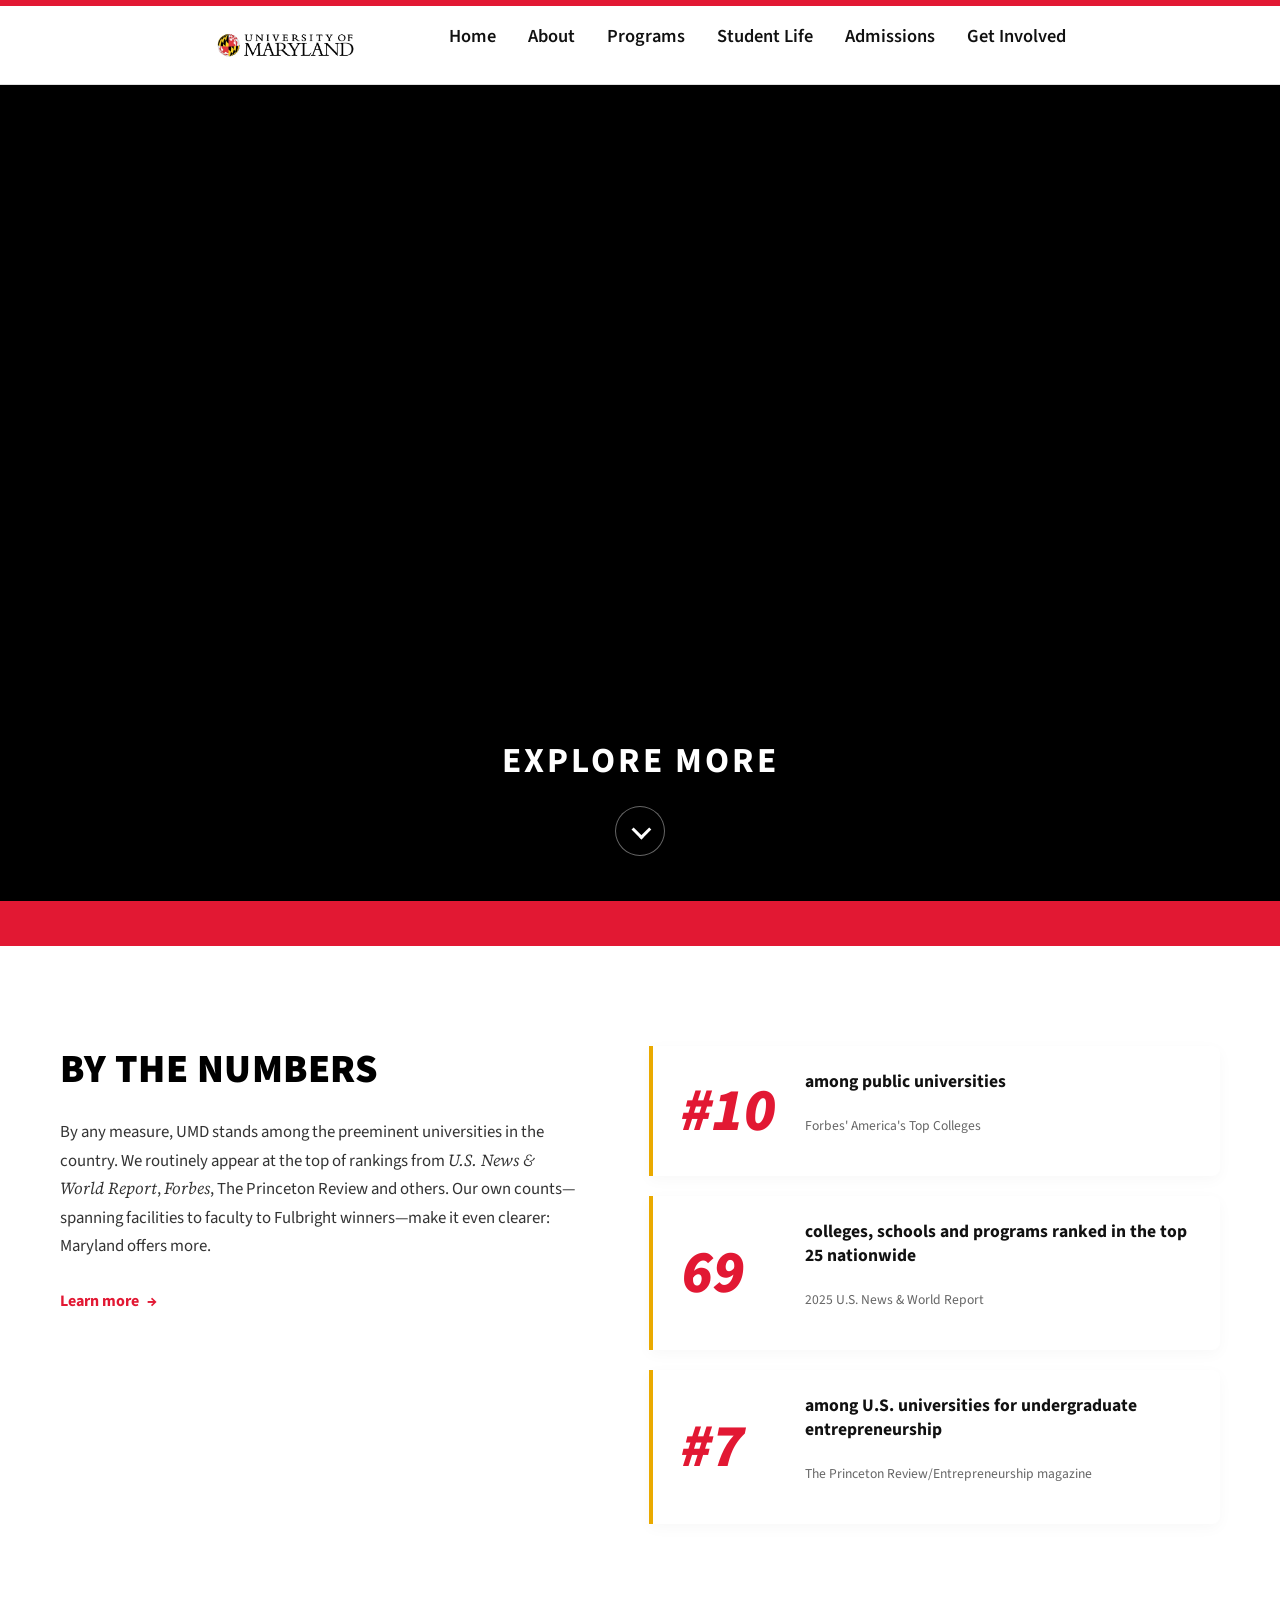
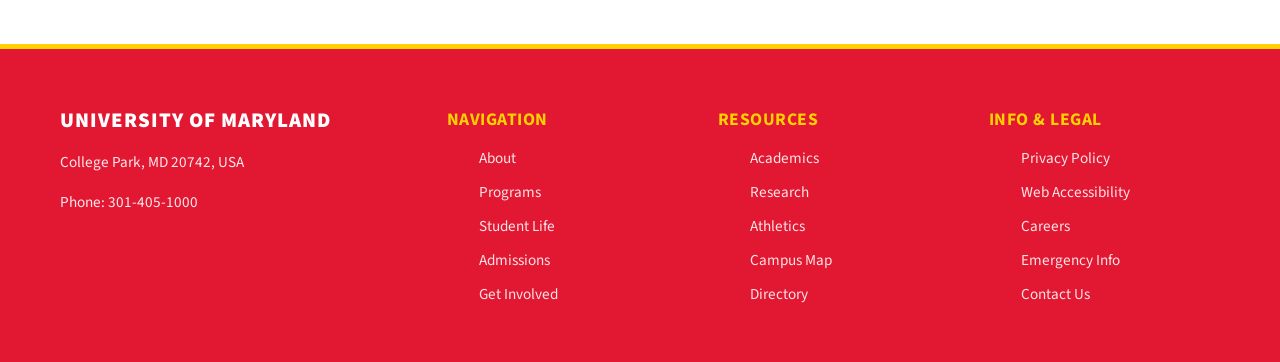
==== index.html @ 21ad6765 "Add initial website structure and interactive features - Created programs.html and studentlife.html " ====
<!doctype html>
<html lang="en" data-bs-theme="light">
    <head>
        <title>University of Maryland: Home</title>
        <meta charset="utf-8" />
        <meta name="viewport" content="width=device-width, initial-scale=1" />


        <link
            href="https://cdn.jsdelivr.net/npm/bootstrap@5.3.8/dist/css/bootstrap.min.css"
            rel="stylesheet"
            integrity="sha384-sRIl4kxILFvY47J16cr9ZwB07vP4J8+LH7qKQnuqkuIAvNWLzeN8tE5YBujZqJLB"
            crossorigin="anonymous"
        />
        <link href="styles.css" rel="stylesheet" />
        <link rel="preconnect" href="https://fonts.googleapis.com">
  <link rel="preconnect" href="https://fonts.gstatic.com" crossorigin>
  <link href="https://fonts.googleapis.com/css2?family=Source+Sans+Pro:wght@400;600;700;900&family=Source+Serif+Pro:ital,wght@0,600;0,700;1,400&display=swap" rel="stylesheet">
    </head>
<body>
    <div class="top-bar"></div>

  
<header class="navbar">
  <div class="nav-container">
    <a href="#" class="logo">
      <img src="maryland-logo.webp" alt="University of Maryland Logo">
    </a>

    <!-- Hamburger Icon (Only visible on small screens) -->
    <button class="hamburger-btn" id="hamburger-btn" aria-label="Toggle menu">
      <span class="bar"></span>
      <span class="bar"></span>
      <span class="bar"></span>
    </button>

    <nav class="nav-menu" id="nav-menu">
      <ul class="nav-links">
        <li><a href="index.html">Home</a></li>
        <li><a href="about.html">About</a></li>
        <li><a href="programs.html">Programs</a></li>
        <li><a href="studentlife.html">Student Life</a></li>
        <li><a href="admissions.html">Admissions</a></li>
        <li><a href="getinvolved.html">Get Involved</a></li>
      </ul>
    </nav>
  </div>
</header>

  <section class="hero-section">
    <video class="hero-video" autoplay loop muted playsinline>
      <source src="video.mp4" type="video/mp4">
      Your browser does not support the video tag.
    </video>
    
    <div class="hero-overlay">
      <h2>EXPLORE MORE</h2>

      <a href="#by-the-numbers" class="scroll-arrow-link" id="explore-arrow" aria-label="Scroll to content">
        <span class="chevron-arrow"></span>
      </a>

    </div>
  </section>

  <div class="section-divider"></div>

  <section class="by-the-numbers" id="by-the-numbers">
    <div class="container numbers-grid">
      
      <div class="numbers-intro reveal-left">
        <h2>BY THE NUMBERS</h2>
        <p>
          By any measure, UMD stands among the preeminent universities in the country. We routinely appear at the top of rankings from <em>U.S. News & World Report</em>, <em>Forbes</em>, The Princeton Review and others. Our own counts—spanning facilities to faculty to Fulbright winners—make it even clearer: Maryland offers more.
        </p>
        <a href="#" class="learn-more-link">
          <span>Learn more</span>
          <span class="arrow">&rarr;</span>
        </a>
      </div>

      <div class="stats-list">
        
        <div class="stat-card reveal-right" style="--delay: 0.1s">
          <div class="stat-number-wrapper">
            <span class="stat-prefix">#</span>
            <span class="stat-number" data-target="10">10</span>
          </div>
          <div class="stat-details">
            <p class="stat-title">among public universities</p>
            <p class="stat-source">Forbes' America's Top Colleges</p>
          </div>
        </div>

        <div class="stat-card reveal-right" style="--delay: 0.25s">
          <div class="stat-number-wrapper">
            <span class="stat-number" data-target="69">69</span>
          </div>
          <div class="stat-details">
            <p class="stat-title">colleges, schools and programs ranked in the top 25 nationwide</p>
            <p class="stat-source">2025 U.S. News & World Report</p>
          </div>
        </div>

        <div class="stat-card reveal-right" style="--delay: 0.4s">
          <div class="stat-number-wrapper">
            <span class="stat-prefix">#</span>
            <span class="stat-number" data-target="7">7</span>
          </div>
          <div class="stat-details">
            <p class="stat-title">among U.S. universities for undergraduate entrepreneurship</p>
            <p class="stat-source">The Princeton Review/Entrepreneurship magazine</p>
          </div>
        </div>

      </div>

    </div>
  </section>


  <footer class="main-footer">
    <div class="container footer-grid">
      
      <div class="footer-col footer-brand">
        <h3>UNIVERSITY OF MARYLAND</h3>
        <p>College Park, MD 20742, USA</p>
        <p>Phone: 301-405-1000</p>
      </div>

      <div class="footer-col">
        <h4>Navigation</h4>
        <ul class="footer-links">
          <li><a href="#">About</a></li>
          <li><a href="#">Programs</a></li>
          <li><a href="#">Student Life</a></li>
          <li><a href="#">Admissions</a></li>
          <li><a href="#">Get Involved</a></li>
        </ul>
      </div>

      <div class="footer-col">
        <h4>Resources</h4>
        <ul class="footer-links">
          <li><a href="#">Academics</a></li>
          <li><a href="#">Research</a></li>
          <li><a href="#">Athletics</a></li>
          <li><a href="#">Campus Map</a></li>
          <li><a href="#">Directory</a></li>
        </ul>
      </div>

      <div class="footer-col">
        <h4>Info & Legal</h4>
        <ul class="footer-links">
          <li><a href="#">Privacy Policy</a></li>
          <li><a href="#">Web Accessibility</a></li>
          <li><a href="#">Careers</a></li>
          <li><a href="#">Emergency Info</a></li>
          <li><a href="#">Contact Us</a></li>
        </ul>
      </div>

    </div>
  </footer>
        <script
            src="https://cdn.jsdelivr.net/npm/bootstrap@5.3.8/dist/js/bootstrap.bundle.min.js"
            integrity="sha384-FKyoEForCGlyvwx9Hj09JcYn3nv7wiPVlz7YYwJrWVcXK/BmnVDxM+D2scQbITxI"
            crossorigin="anonymous"
        ></script>
        <script src="script.js"></script>
    </body>
</html>
---- styles.css ----
/* ==========================================
   RESET & GLOBAL STYLES
   ========================================== */
* {
  margin: 0;
  padding: 0;
  box-sizing: border-box;
}

body {
  font-family: 'Source Sans Pro', Arial, sans-serif;
  color: #222222;
  background-color: #ffffff;
  line-height: 1.5;
  overflow-x: hidden;
}

:root {
  --umd-red: #E21833;
  --umd-gold: #FFD100;
  --umd-border-gold: #EAAA00;
  --umd-dark: #111111;
  --umd-gray: #666666;
}

.container {
  max-width: 1200px;
  margin: 0 auto;
  padding: 0 20px;
}

/* ==========================================
   HEADER / NAVBAR
   ========================================== */
.top-bar {
  height: 6px;
  background-color: var(--umd-red);
}

.navbar {
  background-color: #ffffff;
  border-bottom: 1px solid #e0e0e0;
  padding: 15px 40px;
}

.nav-container {
  display: flex;
  justify-content: flex-start;
  align-items: center;
  gap: 60px;
  max-width: 1400px;
  margin: 0 auto;
}

.logo img {
  height: 48px;
  display: block;
}

.nav-links {
  display: flex;
  list-style: none;
  gap: 32px;
}

.nav-links a {
  position: relative;
  text-decoration: none;
  color: #111111;
  font-size: 1.15rem;
  font-weight: 600;
  padding-bottom: 4px;
  transition: color 0.3s ease;
}

.nav-links a::after {
  content: '';
  position: absolute;
  bottom: 0;
  left: 0;
  width: 0%;
  height: 3px;
  background-color: var(--umd-red);
  border-radius: 2px;
  transition: width 0.35s cubic-bezier(0.25, 1, 0.5, 1);
}

.nav-links a:hover {
  color: var(--umd-red);
}

.nav-links a:hover::after {
  width: 100%;
}

/* ==========================================
   EXPANDED HERO / VIDEO SECTION
   ========================================== */
.hero-section {
  position: relative;
  width: 100%;
  /* Fills view height so lower content stays hidden until scroll */
  height: calc(100vh - 84px);
  min-height: 600px;
  background-color: #000;
  overflow: hidden;
  display: flex;
  justify-content: center;
  align-items: flex-end;
}

.hero-video {
  position: absolute;
  top: 50%;
  left: 50%;
  min-width: 100%;
  min-height: 100%;
  width: auto;
  height: auto;
  transform: translate(-50%, -50%);
  object-fit: cover;
  z-index: 1;
}

.hero-overlay {
  position: relative;
  z-index: 2;
  margin-bottom: 50px;
  text-align: center;
  display: flex;
  flex-direction: column;
  align-items: center;
  gap: 20px;
}

.hero-overlay h2 {
  color: #ffffff;
  font-size: 2.2rem;
  font-weight: 700;
  letter-spacing: 3px;
  text-shadow: 0px 4px 12px rgba(0, 0, 0, 0.8);
}

/* Animated Mouse Scroll Indicator */
.mouse {
  width: 26px;
  height: 42px;
  border: 2px solid #ffffff;
  border-radius: 20px;
  display: block;
  position: relative;
}

.wheel {
  width: 4px;
  height: 8px;
  background-color: #ffffff;
  border-radius: 2px;
  position: absolute;
  top: 8px;
  left: 50%;
  transform: translateX(-50%);
  animation: scrollWheel 1.8s infinite;
}

@keyframes scrollWheel {
  0% { opacity: 1; top: 8px; }
  100% { opacity: 0; top: 22px; }
}

/* Red Section Divider */
.section-divider {
  height: 45px;
  background-color: var(--umd-red);
  width: 100%;
}

/* ==========================================
   INTERACTIVE BY THE NUMBERS SECTION
   ========================================== */
.by-the-numbers {
  padding: 100px 20px 120px 20px;
  background-color: #ffffff;
}

.numbers-grid {
  display: grid;
  grid-template-columns: 1fr 1.1fr;
  gap: 70px;
}

.numbers-intro h2 {
  font-size: 2.5rem;
  font-weight: 900;
  letter-spacing: 0.5px;
  color: #000000;
  margin-bottom: 24px;
  text-transform: uppercase;
}

.numbers-intro p {
  font-size: 1.05rem;
  color: #333333;
  line-height: 1.7;
  margin-bottom: 28px;
}

.numbers-intro p em {
  font-family: 'Source Serif Pro', Georgia, serif;
}

/* Interactive Link Button */
.learn-more-link {
  color: var(--umd-red);
  text-decoration: none;
  font-weight: 700;
  font-size: 1rem;
  display: inline-flex;
  align-items: center;
  gap: 8px;
  transition: transform 0.3s ease;
}

.learn-more-link .arrow {
  transition: transform 0.3s ease;
}

.learn-more-link:hover .arrow {
  transform: translateX(6px);
}

/* Interactive Stat Cards */
.stats-list {
  display: flex;
  flex-direction: column;
  gap: 20px;
}

.stat-card {
  display: flex;
  align-items: center;
  gap: 24px;
  padding: 24px 28px;
  background: #ffffff;
  border-left: 4px solid var(--umd-border-gold);
  border-radius: 0 8px 8px 0;
  box-shadow: 0 4px 15px rgba(0, 0, 0, 0.03);
  transition: transform 0.3s cubic-bezier(0.25, 1, 0.5, 1), 
              box-shadow 0.3s ease, 
              border-color 0.3s ease;
  cursor: pointer;
}

.stat-card:hover {
  transform: translateX(10px) translateY(-2px);
  border-left-color: var(--umd-red);
  box-shadow: 0 12px 28px rgba(226, 24, 51, 0.12);
}

.stat-number-wrapper {
  display: flex;
  align-items: baseline;
  min-width: 100px;
  font-size: 3.8rem;
  font-weight: 900;
  font-style: italic;
  color: var(--umd-red);
  line-height: 0.9;
}

.stat-details {
  display: flex;
  flex-direction: column;
}

.stat-title {
  font-size: 1.1rem;
  font-weight: 700;
  color: #111111;
  line-height: 1.35;
}

.stat-source {
  font-size: 0.85rem;
  color: var(--umd-gray);
  margin-top: 6px;
}

/* ==========================================
   SCROLL REVEAL ANIMATIONS
   ========================================== */
@supports (animation-timeline: view()) {
  .reveal-left {
    animation: slideInLeft linear both;
    animation-timeline: view();
    animation-range: entry 10% cover 30%;
  }

  .reveal-right {
    animation: slideInRight linear both;
    animation-timeline: view();
    animation-range: entry 10% cover 30%;
  }

  @keyframes slideInLeft {
    from {
      opacity: 0;
      transform: translateX(-50px);
    }
    to {
      opacity: 1;
      transform: translateX(0);
    }
  }

  @keyframes slideInRight {
    from {
      opacity: 0;
      transform: translateX(50px);
    }
    to {
      opacity: 1;
      transform: translateX(0);
    }
  }
}

/* Fallback: Ensures section is ALWAYS 100% visible if unsupported */
.reveal-left,
.reveal-right {
  opacity: 1;
  transform: none;
}


/* ==========================================
   RESPONSIVE / MOBILE STACKING STYLES
   ========================================== */
@media (max-width: 900px) {
  
  /* 1. Stack the Navbar Elements */
  .navbar {
    padding: 15px 20px;
  }

  .nav-container {
    flex-direction: column; /* Stacks logo above navigation */
    align-items: center;
    gap: 15px;
  }

  .nav-links {
    flex-wrap: wrap; /* Allows links to wrap to a second line if tight */
    justify-content: center;
    gap: 16px;
  }

  .nav-links a {
    font-size: 0.95rem; /* Slightly smaller text for compact screens */
  }

  /* 2. Adjust Hero Section for Smaller Viewports */
  .hero-section {
    height: 50vh; /* Reduces video height so users see content below faster */
    min-height: 350px;
  }

  .hero-overlay h2 {
    font-size: 1.5rem;
    letter-spacing: 2px;
  }

  /* 3. Stack "By the Numbers" Section */
  .by-the-numbers {
    padding: 50px 20px 60px 20px;
  }

  .numbers-grid {
    grid-template-columns: 1fr; /* Switches 2-column grid to a single vertical column */
    gap: 40px;
  }

  .numbers-intro h2 {
    font-size: 2rem;
  }

  /* 4. Optimize Mobile Stat Cards */
  .stat-card {
    flex-direction: column; /* Stacks number above stat text */
    align-items: flex-start;
    gap: 8px;
    padding: 18px 20px;
  }

  .stat-number-wrapper {
    font-size: 3rem; /* Slightly smaller stat numbers for mobile screens */
    min-width: auto;
  }

  .stat-title {
    font-size: 1rem;
  }
}



/* ==========================================
   DESKTOP STYLES (Default)
   ========================================== */
.hamburger-btn {
  display: none; /* Hidden on large screens */
  flex-direction: column;
  justify-content: space-between;
  width: 28px;
  height: 20px;
  background: none;
  border: none;
  cursor: pointer;
  padding: 0;
  z-index: 100;
}

.hamburger-btn .bar {
  width: 100%;
  height: 3px;
  background-color: #111111;
  border-radius: 2px;
  transition: all 0.3s ease;
}

/* ==========================================
   MOBILE & SMALL SCREEN STYLES
   ========================================== */
@media (max-width: 900px) {
  .navbar {
    position: relative;
    padding: 15px 20px;
  }

  .nav-container {
    justify-content: space-between; /* Logo on left, Hamburger on right */
    width: 100%;
  }

  /* Show Hamburger Button */
  .hamburger-btn {
    display: flex;
  }

  /* Hide menu words by default & set up slide-down container */
  .nav-menu {
    position: absolute;
    top: 100%;
    left: 0;
    width: 100%;
    background-color: #ffffff;
    border-bottom: 4px solid var(--umd-red);
    box-shadow: 0 8px 16px rgba(0, 0, 0, 0.1);
    
    /* Collapsed state */
    max-height: 0;
    overflow: hidden;
    transition: max-height 0.4s ease-in-out;
  }

  /* When Hamburger is clicked -> Menu expands */
  .nav-menu.open {
    max-height: 350px; /* Big enough to fit all 5 links */
  }

  .nav-links {
    flex-direction: column; /* Stacks words vertically */
    align-items: flex-start;
    gap: 20px;
    padding: 20px 25px;
  }

  .nav-links a {
    font-size: 1.15rem;
    display: block;
    width: 100%;
  }

  /* Transform Hamburger lines into an "X" when clicked */
  .hamburger-btn.open .bar:nth-child(1) {
    transform: translateY(8.5px) rotate(45deg);
    background-color: var(--umd-red);
  }

  .hamburger-btn.open .bar:nth-child(2) {
    opacity: 0;
  }

  .hamburger-btn.open .bar:nth-child(3) {
    transform: translateY(-8.5px) rotate(-45deg);
    background-color: var(--umd-red);
  }
}


/* Smooth scrolling */
html {
  scroll-behavior: smooth;
}

/* ==========================================
   EXPLORE MORE & ANIMATED CHEVRON ARROW
   ========================================== */
.hero-overlay {
  position: relative;
  z-index: 2;
  margin-bottom: 45px;
  text-align: center;
  display: flex;
  flex-direction: column;
  align-items: center;
  gap: 16px;
}

.hero-overlay h2 {
  color: #ffffff;
  font-size: 2.2rem;
  font-weight: 700;
  letter-spacing: 3px;
  text-shadow: 0px 4px 12px rgba(0, 0, 0, 0.8);
}

/* Scroll Arrow Link Container */
.scroll-arrow-link {
  display: flex;
  justify-content: center;
  align-items: center;
  width: 50px;
  height: 50px;
  text-decoration: none;
  border-radius: 50%;
  background: rgba(0, 0, 0, 0.3);
  backdrop-filter: blur(4px);
  border: 1px solid rgba(255, 255, 255, 0.4);
  transition: all 0.35s cubic-bezier(0.25, 1, 0.5, 1);
  animation: arrowBounce 2s infinite;
}

/* Sharp CSS Chevron Down Arrow */
.chevron-arrow {
  width: 14px;
  height: 14px;
  border-right: 3px solid #ffffff;
  border-bottom: 3px solid #ffffff;
  transform: rotate(45deg) translateY(-2px);
  transition: border-color 0.3s ease, transform 0.3s ease;
}

/* Hover & Active Effects */
.scroll-arrow-link:hover {
  background: var(--umd-red); /* Fills with UMD Red */
  border-color: var(--umd-red);
  transform: translateY(-4px) scale(1.1); /* Lifts up slightly */
  box-shadow: 0 8px 20px rgba(226, 24, 51, 0.5);
  animation-play-state: paused; /* Pauses idle bounce on hover */
}

.scroll-arrow-link:hover .chevron-arrow {
  border-color: #ffffff;
  transform: rotate(45deg) translateY(0px);
}

/* Idle Gentle Bounce Animation */
@keyframes arrowBounce {
  0%, 20%, 50%, 80%, 100% {
    transform: translateY(0);
  }
  40% {
    transform: translateY(8px);
  }
  60% {
    transform: translateY(4px);
  }
}


/* ==========================================
   RED FOOTER SECTION
   ========================================== */
.main-footer {
  background-color: var(--umd-red);
  color: #ffffff;
  padding: 60px 20px 40px 20px;
  border-top: 5px solid var(--umd-gold); /* Classic Maryland Gold accent line */
  width: 100%;
}

.footer-grid {
  display: grid;
  grid-template-columns: 1.5fr 1fr 1fr 1fr;
  gap: 40px;
}

.footer-col h3 {
  font-family: 'Source Sans Pro', sans-serif;
  font-size: 1.3rem;
  font-weight: 900;
  letter-spacing: 1px;
  margin-bottom: 16px;
  color: #ffffff;
}

.footer-col h4 {
  font-size: 1.1rem;
  font-weight: 700;
  margin-bottom: 16px;
  color: var(--umd-gold); /* Gold subheadings for quick scannability */
  text-transform: uppercase;
  letter-spacing: 0.5px;
}

.footer-brand p {
  font-size: 0.95rem;
  line-height: 1.6;
  opacity: 0.9;
}

.footer-brand .copyright {
  margin-top: 20px;
  font-size: 0.85rem;
  opacity: 0.75;
}

.footer-links {
  list-style: none;
  display: flex;
  flex-direction: column;
  gap: 10px;
}

.footer-links a {
  color: #ffffff;
  text-decoration: none;
  font-size: 0.95rem;
  font-weight: 400;
  opacity: 0.88;
  transition: opacity 0.25s ease, padding-left 0.25s ease;
}

/* Subtle Left-Slide Hover Effect on Links */
.footer-links a:hover {
  opacity: 1;
  padding-left: 6px;
  text-decoration: underline;
}

/* ==========================================
   MOBILE FOOTER STACKING
   ========================================== */
@media (max-width: 900px) {
  .footer-grid {
    grid-template-columns: 1fr 1fr; /* 2x2 layout on tablet */
    gap: 30px;
  }
}

@media (max-width: 550px) {
  .footer-grid {
    grid-template-columns: 1fr; /* Single column on mobile */
    gap: 30px;
  }
}
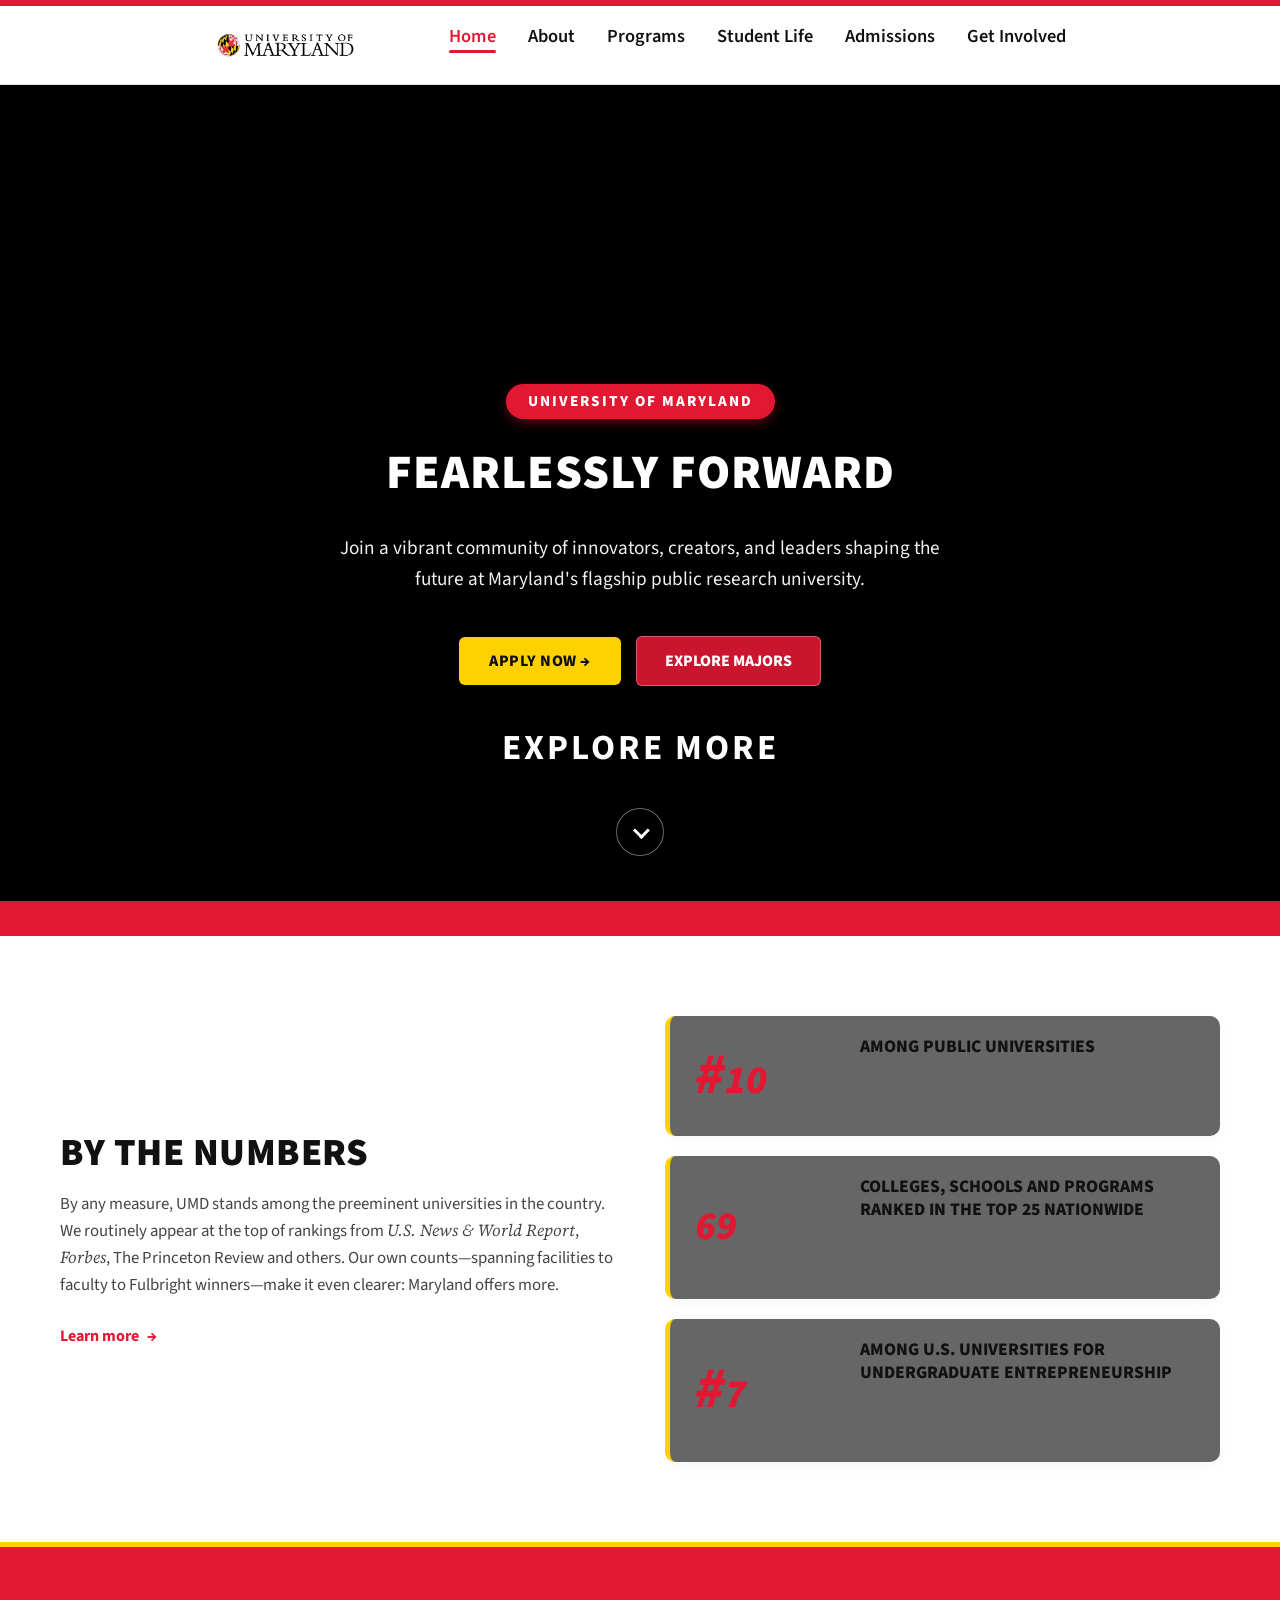
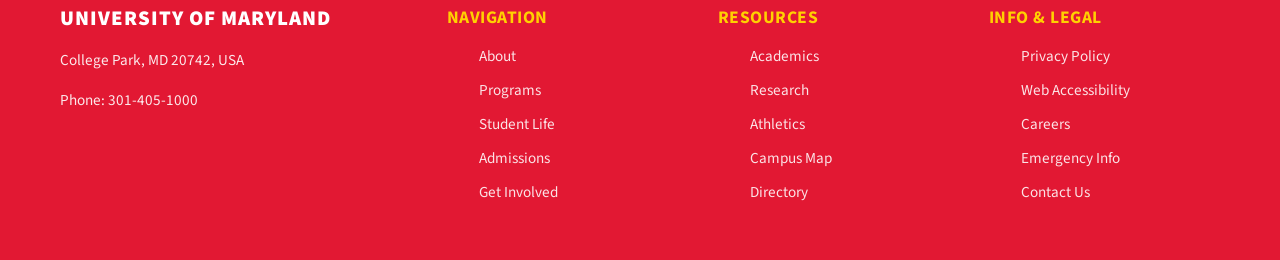
==== commit b111738a: "Refactor code structure for improved readability and maintainability" ====
--- a/index.html
+++ b/index.html
@@ -4,7 +4,6 @@
         <title>University of Maryland: Home</title>
         <meta charset="utf-8" />
         <meta name="viewport" content="width=device-width, initial-scale=1" />
-
 
         <link
             href="https://cdn.jsdelivr.net/npm/bootstrap@5.3.8/dist/css/bootstrap.min.css"
@@ -14,160 +13,177 @@
         />
         <link href="styles.css" rel="stylesheet" />
         <link rel="preconnect" href="https://fonts.googleapis.com">
-  <link rel="preconnect" href="https://fonts.gstatic.com" crossorigin>
-  <link href="https://fonts.googleapis.com/css2?family=Source+Sans+Pro:wght@400;600;700;900&family=Source+Serif+Pro:ital,wght@0,600;0,700;1,400&display=swap" rel="stylesheet">
+        <link rel="preconnect" href="https://fonts.gstatic.com" crossorigin>
+        <link href="https://fonts.googleapis.com/css2?family=Source+Sans+Pro:wght@400;600;700;900&family=Source+Serif+Pro:ital,wght@0,600;0,700;1,400&display=swap" rel="stylesheet">
     </head>
 <body>
     <div class="top-bar"></div>
 
-  
-<header class="navbar">
-  <div class="nav-container">
-    <a href="#" class="logo">
-      <img src="maryland-logo.webp" alt="University of Maryland Logo">
-    </a>
+    <!-- Header Navigation with Logo & School Name -->
+    <header class="navbar">
+      <div class="nav-container">
+        <a href="index.html" class="logo">
+          <img src="maryland-logo.webp" alt="University of Maryland Logo">
+        </a>
 
-    <!-- Hamburger Icon (Only visible on small screens) -->
-    <button class="hamburger-btn" id="hamburger-btn" aria-label="Toggle menu">
-      <span class="bar"></span>
-      <span class="bar"></span>
-      <span class="bar"></span>
-    </button>
+        <!-- Hamburger Icon (Only visible on small screens) -->
+        <button class="hamburger-btn" id="hamburger-btn" aria-label="Toggle menu">
+          <span class="bar"></span>
+          <span class="bar"></span>
+          <span class="bar"></span>
+        </button>
 
-    <nav class="nav-menu" id="nav-menu">
-      <ul class="nav-links">
-        <li><a href="index.html">Home</a></li>
-        <li><a href="about.html">About</a></li>
-        <li><a href="programs.html">Programs</a></li>
-        <li><a href="studentlife.html">Student Life</a></li>
-        <li><a href="admissions.html">Admissions</a></li>
-        <li><a href="getinvolved.html">Get Involved</a></li>
-      </ul>
-    </nav>
-  </div>
-</header>
+        <nav class="nav-menu" id="nav-menu">
+          <ul class="nav-links">
+            <li><a href="index.html" class="active">Home</a></li>
+            <li><a href="about.html">About</a></li>
+            <li><a href="programs.html">Programs</a></li>
+            <li><a href="studentlife.html">Student Life</a></li>
+            <li><a href="admissions.html">Admissions</a></li>
+            <li><a href="getinvolved.html">Get Involved</a></li>
+          </ul>
+        </nav>
+      </div>
+    </header>
 
-  <section class="hero-section">
-    <video class="hero-video" autoplay loop muted playsinline>
-      <source src="video.mp4" type="video/mp4">
-      Your browser does not support the video tag.
-    </video>
-    
-    <div class="hero-overlay">
-      <h2>EXPLORE MORE</h2>
+    <!-- Hero Section with Recruitment Message & CTA -->
+    <section class="hero-section">
+      <video class="hero-video" autoplay loop muted playsinline>
+        <source src="video.mp4" type="video/mp4">
+        Your browser does not support the video tag.
+      </video>
+      
+      <div class="hero-overlay">
+        <span class="category-badge">UNIVERSITY OF MARYLAND</span>
+        <h1 class="hero-title">FEARLESSLY FORWARD</h1>
+        
+        <!-- Short Recruitment Message -->
+        <p class="hero-recruitment-text">
+          Join a vibrant community of innovators, creators, and leaders shaping the future at Maryland's flagship public research university.
+        </p>
 
-      <a href="#by-the-numbers" class="scroll-arrow-link" id="explore-arrow" aria-label="Scroll to content">
-        <span class="chevron-arrow"></span>
-      </a>
-
-    </div>
-  </section>
-
-  <div class="section-divider"></div>
-
-  <section class="by-the-numbers" id="by-the-numbers">
-    <div class="container numbers-grid">
-      
-      <div class="numbers-intro reveal-left">
-        <h2>BY THE NUMBERS</h2>
-        <p>
-          By any measure, UMD stands among the preeminent universities in the country. We routinely appear at the top of rankings from <em>U.S. News & World Report</em>, <em>Forbes</em>, The Princeton Review and others. Our own counts—spanning facilities to faculty to Fulbright winners—make it even clearer: Maryland offers more.
-        </p>
-        <a href="#" class="learn-more-link">
-          <span>Learn more</span>
-          <span class="arrow">&rarr;</span>
-        </a>
-      </div>
-
-      <div class="stats-list">
-        
-        <div class="stat-card reveal-right" style="--delay: 0.1s">
-          <div class="stat-number-wrapper">
-            <span class="stat-prefix">#</span>
-            <span class="stat-number" data-target="10">10</span>
-          </div>
-          <div class="stat-details">
-            <p class="stat-title">among public universities</p>
-            <p class="stat-source">Forbes' America's Top Colleges</p>
-          </div>
+        <!-- Clear Call-To-Action (CTA) Buttons -->
+        <div class="hero-cta-buttons">
+          <a href="admissions.html" class="btn-cta-primary">APPLY NOW &rarr;</a>
+          <a href="programs.html" class="btn-cta-secondary">EXPLORE MAJORS</a>
         </div>
 
-        <div class="stat-card reveal-right" style="--delay: 0.25s">
-          <div class="stat-number-wrapper">
-            <span class="stat-number" data-target="69">69</span>
-          </div>
-          <div class="stat-details">
-            <p class="stat-title">colleges, schools and programs ranked in the top 25 nationwide</p>
-            <p class="stat-source">2025 U.S. News & World Report</p>
-          </div>
+        <h2>EXPLORE MORE</h2>
+
+        <a href="#by-the-numbers" class="scroll-arrow-link" id="explore-arrow" aria-label="Scroll to content">
+          <span class="chevron-arrow"></span>
+        </a>
+
+      </div>
+    </section>
+
+    <div class="section-divider"></div>
+
+    <!-- By The Numbers Section -->
+    <section class="by-the-numbers" id="by-the-numbers">
+      <div class="container numbers-grid">
+        
+        <div class="numbers-intro reveal-left">
+          <h2>BY THE NUMBERS</h2>
+          <p>
+            By any measure, UMD stands among the preeminent universities in the country. We routinely appear at the top of rankings from <em>U.S. News & World Report</em>, <em>Forbes</em>, The Princeton Review and others. Our own counts—spanning facilities to faculty to Fulbright winners—make it even clearer: Maryland offers more.
+          </p>
+          <a href="about.html" class="learn-more-link">
+            <span>Learn more</span>
+            <span class="arrow">&rarr;</span>
+          </a>
         </div>
 
-        <div class="stat-card reveal-right" style="--delay: 0.4s">
-          <div class="stat-number-wrapper">
-            <span class="stat-prefix">#</span>
-            <span class="stat-number" data-target="7">7</span>
+        <div class="stats-list">
+          
+          <div class="stat-card reveal-right" style="--delay: 0.1s">
+            <div class="stat-number-wrapper">
+              <span class="stat-prefix">#</span>
+              <span class="stat-number" data-target="10">10</span>
+            </div>
+            <div class="stat-details">
+              <p class="stat-title">among public universities</p>
+              <p class="stat-source">Forbes' America's Top Colleges</p>
+            </div>
           </div>
-          <div class="stat-details">
-            <p class="stat-title">among U.S. universities for undergraduate entrepreneurship</p>
-            <p class="stat-source">The Princeton Review/Entrepreneurship magazine</p>
+
+          <div class="stat-card reveal-right" style="--delay: 0.25s">
+            <div class="stat-number-wrapper">
+              <span class="stat-number" data-target="69">69</span>
+            </div>
+            <div class="stat-details">
+              <p class="stat-title">colleges, schools and programs ranked in the top 25 nationwide</p>
+              <p class="stat-source">2025 U.S. News & World Report</p>
+            </div>
           </div>
+
+          <div class="stat-card reveal-right" style="--delay: 0.4s">
+            <div class="stat-number-wrapper">
+              <span class="stat-prefix">#</span>
+              <span class="stat-number" data-target="7">7</span>
+            </div>
+            <div class="stat-details">
+              <p class="stat-title">among U.S. universities for undergraduate entrepreneurship</p>
+              <p class="stat-source">The Princeton Review/Entrepreneurship magazine</p>
+            </div>
+          </div>
+
         </div>
 
       </div>
+    </section>
 
-    </div>
-  </section>
+    <!-- Footer Section -->
+    <footer class="main-footer">
+      <div class="container footer-grid">
+        
+        <div class="footer-col footer-brand">
+          <h3>UNIVERSITY OF MARYLAND</h3>
+          <p>College Park, MD 20742, USA</p>
+          <p>Phone: 301-405-1000</p>
+        </div>
 
+        <div class="footer-col">
+          <h4>Navigation</h4>
+          <ul class="footer-links">
+            <li><a href="about.html">About</a></li>
+            <li><a href="programs.html">Programs</a></li>
+            <li><a href="studentlife.html">Student Life</a></li>
+            <li><a href="admissions.html">Admissions</a></li>
+            <li><a href="getinvolved.html">Get Involved</a></li>
+          </ul>
+        </div>
 
-  <footer class="main-footer">
-    <div class="container footer-grid">
-      
-      <div class="footer-col footer-brand">
-        <h3>UNIVERSITY OF MARYLAND</h3>
-        <p>College Park, MD 20742, USA</p>
-        <p>Phone: 301-405-1000</p>
+        <div class="footer-col">
+          <h4>Resources</h4>
+          <ul class="footer-links">
+            <li><a href="#">Academics</a></li>
+            <li><a href="#">Research</a></li>
+            <li><a href="#">Athletics</a></li>
+            <li><a href="#">Campus Map</a></li>
+            <li><a href="#">Directory</a></li>
+          </ul>
+        </div>
+
+        <div class="footer-col">
+          <h4>Info & Legal</h4>
+          <ul class="footer-links">
+            <li><a href="#">Privacy Policy</a></li>
+            <li><a href="#">Web Accessibility</a></li>
+            <li><a href="#">Careers</a></li>
+            <li><a href="#">Emergency Info</a></li>
+            <li><a href="#">Contact Us</a></li>
+          </ul>
+        </div>
+
       </div>
+    </footer>
 
-      <div class="footer-col">
-        <h4>Navigation</h4>
-        <ul class="footer-links">
-          <li><a href="#">About</a></li>
-          <li><a href="#">Programs</a></li>
-          <li><a href="#">Student Life</a></li>
-          <li><a href="#">Admissions</a></li>
-          <li><a href="#">Get Involved</a></li>
-        </ul>
-      </div>
-
-      <div class="footer-col">
-        <h4>Resources</h4>
-        <ul class="footer-links">
-          <li><a href="#">Academics</a></li>
-          <li><a href="#">Research</a></li>
-          <li><a href="#">Athletics</a></li>
-          <li><a href="#">Campus Map</a></li>
-          <li><a href="#">Directory</a></li>
-        </ul>
-      </div>
-
-      <div class="footer-col">
-        <h4>Info & Legal</h4>
-        <ul class="footer-links">
-          <li><a href="#">Privacy Policy</a></li>
-          <li><a href="#">Web Accessibility</a></li>
-          <li><a href="#">Careers</a></li>
-          <li><a href="#">Emergency Info</a></li>
-          <li><a href="#">Contact Us</a></li>
-        </ul>
-      </div>
-
-    </div>
-  </footer>
-        <script
-            src="https://cdn.jsdelivr.net/npm/bootstrap@5.3.8/dist/js/bootstrap.bundle.min.js"
-            integrity="sha384-FKyoEForCGlyvwx9Hj09JcYn3nv7wiPVlz7YYwJrWVcXK/BmnVDxM+D2scQbITxI"
-            crossorigin="anonymous"
-        ></script>
-        <script src="script.js"></script>
-    </body>
+    <script
+        src="https://cdn.jsdelivr.net/npm/bootstrap@5.3.8/dist/js/bootstrap.bundle.min.js"
+        integrity="sha384-FKyoEForCGlyvwx9Hj09JcYn3nv7wiPVlz7YYwJrWVcXK/BmnVDxM+D2scQbITxI"
+        crossorigin="anonymous"
+    ></script>
+    <script src="script.js"></script>
+</body>
 </html>
--- a/styles.css
+++ b/styles.css
@@ -1,3 +1,11 @@
+html, body {
+    cursor: url("cursor.png"), auto;
+}
+:hover {
+    cursor: url("cursor.png"), auto;
+}
+
+
 /* ==========================================
    RESET & GLOBAL STYLES
    ========================================== */
@@ -175,6 +183,85 @@
   width: 100%;
 }
 
+/* Hero Recruitment Overlay Elements */
+.hero-title {
+  font-size: 3rem;
+  font-weight: 900;
+  color: #ffffff;
+  letter-spacing: 1px;
+  margin: 10px 0 15px 0;
+  text-transform: uppercase;
+}
+
+.hero-recruitment-text {
+  font-size: 1.2rem;
+  color: #f1f1f1;
+  max-width: 650px;
+  margin: 0 auto 25px auto;
+  line-height: 1.6;
+  text-shadow: 0 2px 4px rgba(0, 0, 0, 0.6);
+}
+
+.hero-cta-buttons {
+  display: flex;
+  gap: 15px;
+  justify-content: center;
+  align-items: center;
+  margin-bottom: 25px;
+}
+
+.btn-cta-primary {
+  background-color: var(--umd-gold, #FFD100);
+  color: #111111;
+  font-weight: 800;
+  padding: 12px 30px;
+  border-radius: 6px;
+  text-decoration: none;
+  font-size: 1rem;
+  letter-spacing: 0.5px;
+  transition: all 0.3s ease;
+  box-shadow: 0 4px 12px rgba(0, 0, 0, 0.25);
+}
+
+.btn-cta-primary:hover {
+  background-color: #e6bc00;
+  color: #000000;
+  transform: translateY(-2px);
+}
+
+.btn-cta-secondary {
+  background-color: rgba(226, 24, 51, 0.9); /* UMD Red */
+  color: #ffffff;
+  font-weight: 800;
+  padding: 12px 28px;
+  border-radius: 6px;
+  text-decoration: none;
+  font-size: 1rem;
+  transition: all 0.3s ease;
+  border: 1px solid rgba(255, 255, 255, 0.3);
+}
+
+.btn-cta-secondary:hover {
+  background-color: #be122a;
+  color: #ffffff;
+  transform: translateY(-2px);
+}
+
+@media (max-width: 768px) {
+  .hero-title {
+    font-size: 2rem;
+  }
+  
+  .hero-recruitment-text {
+    font-size: 1rem;
+    padding: 0 15px;
+  }
+
+  .hero-cta-buttons {
+    flex-direction: column;
+    gap: 10px;
+  }
+}
 /* ==========================================
    INTERACTIVE BY THE NUMBERS SECTION
    ========================================== */
@@ -664,4 +751,1962 @@
     grid-template-columns: 1fr; /* Single column on mobile */
     gap: 30px;
   }
+}
+
+
+/* ==========================================
+   RESET & GLOBAL STYLES
+   ========================================== */
+* {
+  margin: 0;
+  padding: 0;
+  box-sizing: border-box;
+}
+
+html {
+  scroll-behavior: smooth;
+}
+
+body {
+  font-family: 'Source Sans Pro', Arial, sans-serif;
+  color: #222222;
+  background-color: #ffffff;
+  line-height: 1.5;
+  overflow-x: hidden;
+}
+
+:root {
+  --umd-red: #E21833;
+  --umd-gold: #FFD100;
+  --umd-border-gold: #EAAA00;
+  --umd-dark: #111111;
+  --umd-gray: #666666;
+}
+
+.container {
+  max-width: 1200px;
+  margin: 0 auto;
+  padding: 0 20px;
+}
+
+/* ==========================================
+   HEADER & NAVIGATION BAR
+   ========================================== */
+.top-bar {
+  height: 6px;
+  background-color: var(--umd-red);
+}
+
+.navbar {
+  position: relative;
+  background-color: #ffffff;
+  border-bottom: 1px solid #e0e0e0;
+  padding: 15px 40px;
+  z-index: 1000;
+}
+
+.nav-container {
+  display: flex;
+  justify-content: flex-start;
+  align-items: center;
+  gap: 60px;
+  max-width: 1400px;
+  margin: 0 auto;
+}
+
+.logo img {
+  height: 48px;
+  display: block;
+}
+
+.nav-links {
+  display: flex;
+  list-style: none;
+  gap: 32px;
+}
+
+.nav-links a {
+  position: relative;
+  text-decoration: none;
+  color: #111111;
+  font-size: 1.15rem;
+  font-weight: 600;
+  padding-bottom: 4px;
+  transition: color 0.3s ease;
+}
+
+/* Animated Left-to-Right Underline */
+.nav-links a::after {
+  content: '';
+  position: absolute;
+  bottom: 0;
+  left: 0;
+  width: 0%;
+  height: 3px;
+  background-color: var(--umd-red);
+  border-radius: 2px;
+  transition: width 0.35s cubic-bezier(0.25, 1, 0.5, 1);
+}
+
+.nav-links a:hover,
+.nav-links a.active {
+  color: var(--umd-red);
+}
+
+.nav-links a:hover::after,
+.nav-links a.active::after {
+  width: 100%;
+}
+
+.hamburger-btn {
+  display: none;
+  flex-direction: column;
+  justify-content: space-between;
+  width: 28px;
+  height: 20px;
+  background: none;
+  border: none;
+  cursor: pointer;
+  padding: 0;
+  z-index: 1001;
+}
+
+.hamburger-btn .bar {
+  width: 100%;
+  height: 3px;
+  background-color: #111111;
+  border-radius: 2px;
+  transition: all 0.3s ease;
+}
+
+/* ==========================================
+   HERO SECTION (PROPERLY FRAMED IMAGE)
+   ========================================== */
+.about-hero {
+  position: relative;
+  width: 100%;
+  height: 60vh;
+  min-height: 460px;
+  max-height: 620px;
+  background-color: #111111;
+  overflow: hidden;
+  display: flex;
+  justify-content: center;
+  align-items: center;
+}
+
+.hero-img-wrapper {
+  position: absolute;
+  top: 0;
+  left: 0;
+  width: 100%;
+  height: 100%;
+}
+
+.hero-bg-img {
+  width: 100%;
+  height: 100%;
+  object-fit: cover;
+  object-position: center 35%; /* Properly positions mascot & bronze turtle */
+  filter: brightness(0.85);
+}
+
+.hero-content {
+  position: relative;
+  z-index: 2;
+  display: flex;
+  flex-direction: column;
+  align-items: center;
+  gap: 20px;
+  text-align: center;
+  padding: 0 20px;
+}
+
+.category-badge {
+  background-color: var(--umd-red);
+  color: #ffffff;
+  font-weight: 800;
+  font-size: 0.95rem;
+  letter-spacing: 2px;
+  padding: 6px 22px;
+  border-radius: 50px;
+  box-shadow: 0 4px 12px rgba(226, 24, 51, 0.35);
+  text-transform: uppercase;
+}
+
+.headline-card {
+  background: rgba(226, 24, 51, 0.92);
+  backdrop-filter: blur(8px);
+  padding: 18px 45px;
+  border-radius: 12px;
+  box-shadow: 0 10px 30px rgba(0, 0, 0, 0.4);
+  border: 1px solid rgba(255, 255, 255, 0.2);
+}
+
+.headline-card h1 {
+  color: #ffffff;
+  font-size: 2.8rem;
+  font-weight: 900;
+  letter-spacing: 3px;
+  text-transform: uppercase;
+  margin: 0;
+}
+
+.scroll-arrow-link {
+  display: flex;
+  justify-content: center;
+  align-items: center;
+  width: 48px;
+  height: 48px;
+  margin-top: 15px;
+  text-decoration: none;
+  border-radius: 50%;
+  background: rgba(0, 0, 0, 0.35);
+  backdrop-filter: blur(4px);
+  border: 1px solid rgba(255, 255, 255, 0.4);
+  transition: all 0.35s ease;
+  animation: arrowBounce 2s infinite;
+}
+
+.chevron-arrow {
+  width: 12px;
+  height: 12px;
+  border-right: 3px solid #ffffff;
+  border-bottom: 3px solid #ffffff;
+  transform: rotate(45deg) translateY(-2px);
+}
+
+.scroll-arrow-link:hover {
+  background: var(--umd-red);
+  border-color: var(--umd-red);
+  transform: translateY(-4px) scale(1.08);
+  box-shadow: 0 8px 20px rgba(226, 24, 51, 0.5);
+  animation-play-state: paused;
+}
+
+@keyframes arrowBounce {
+  0%, 20%, 50%, 80%, 100% { transform: translateY(0); }
+  40% { transform: translateY(8px); }
+  60% { transform: translateY(4px); }
+}
+
+.section-divider {
+  height: 40px;
+  background-color: var(--umd-red);
+  width: 100%;
+}
+
+/* ==========================================
+   UPGRADED MISSION & IMPACT SECTION
+   ========================================== */
+.mission-section {
+  padding: 90px 20px;
+  background: linear-gradient(180deg, #fdfdfd 0%, #f4f4f6 100%);
+}
+
+.mission-quote-container {
+  position: relative;
+  max-width: 950px;
+  margin: 0 auto 60px auto;
+  text-align: center;
+  padding: 0 30px;
+}
+
+.quote-mark {
+  display: block;
+  font-family: 'Source Serif Pro', Georgia, serif;
+  font-size: 5rem;
+  line-height: 1;
+  color: var(--umd-red);
+  margin-bottom: -25px;
+}
+
+.mission-quote {
+  font-family: 'Source Serif Pro', Georgia, serif;
+  font-size: 1.8rem;
+  line-height: 1.5;
+  color: #ffffff;
+  font-weight: 600;
+}
+
+.impact-grid {
+  display: grid;
+  grid-template-columns: repeat(3, 1fr);
+  gap: 30px;
+  max-width: 1100px;
+  margin: 0 auto;
+}
+
+.impact-card {
+  background: #ffffff;
+  padding: 35px 28px;
+  border-radius: 10px;
+  border-top: 4px solid var(--umd-red);
+  box-shadow: 0 10px 25px rgba(0, 0, 0, 0.05);
+  transition: transform 0.35s ease, box-shadow 0.35s ease, border-top-color 0.35s ease;
+}
+
+.impact-card:hover {
+  transform: translateY(-8px);
+  border-top-color: var(--umd-gold);
+  box-shadow: 0 18px 35px rgba(226, 24, 51, 0.12);
+}
+
+.impact-icon {
+  font-size: 0.9rem;
+  font-weight: 900;
+  color: var(--umd-red);
+  background: rgba(226, 24, 51, 0.08);
+  width: 36px;
+  height: 36px;
+  border-radius: 50%;
+  display: flex;
+  align-items: center;
+  justify-content: center;
+  margin-bottom: 18px;
+}
+
+.impact-card h3 {
+  font-size: 1.35rem;
+  font-weight: 900;
+  letter-spacing: 1px;
+  color: #111111;
+  margin-bottom: 12px;
+}
+
+.impact-card p {
+  font-size: 0.98rem;
+  color: #000000;
+  line-height: 1.6;
+}
+
+/* ==========================================
+   BY THE NUMBERS SECTION
+   ========================================== */
+.by-the-numbers {
+  padding: 90px 20px 110px 20px;
+  background-color: #ffffff;
+}
+
+.numbers-grid {
+  display: grid;
+  grid-template-columns: 1fr 1.1fr;
+  gap: 70px;
+}
+
+.numbers-intro h2 {
+  font-size: 2.5rem;
+  font-weight: 900;
+  letter-spacing: 0.5px;
+  color: #000000;
+  margin-bottom: 20px;
+  text-transform: uppercase;
+}
+
+.numbers-intro p {
+  font-size: 1.05rem;
+  color: #333333;
+  line-height: 1.7;
+  margin-bottom: 30px;
+}
+
+.btn-umd-red {
+  display: inline-block;
+  background-color: var(--umd-red);
+  color: #ffffff;
+  text-decoration: none;
+  font-weight: 700;
+  font-size: 0.95rem;
+  padding: 12px 24px;
+  border-radius: 4px;
+  transition: all 0.3s ease;
+  box-shadow: 0 4px 12px rgba(226, 24, 51, 0.2);
+}
+
+.btn-umd-red:hover {
+  background-color: #b80f25;
+  transform: translateY(-2px);
+  box-shadow: 0 8px 20px rgba(226, 24, 51, 0.35);
+}
+
+.stats-list {
+  display: flex;
+  flex-direction: column;
+  gap: 20px;
+  cursor: url("cursor.png"), auto;
+
+}
+
+.stat-card {
+  display: flex;
+  align-items: center;
+  gap: 24px;
+  padding: 24px 28px;
+  background: #ffffff;
+  border-left: 4px solid var(--umd-border-gold);
+  border-radius: 0 8px 8px 0;
+  box-shadow: 0 4px 15px rgba(0, 0, 0, 0.03);
+  transition: transform 0.3s cubic-bezier(0.25, 1, 0.5, 1), 
+              box-shadow 0.3s ease, 
+              border-left-color 0.3s ease;
+  cursor: pointer;
+}
+
+.stat-card:hover {
+  transform: translateX(10px) translateY(-2px);
+  border-left-color: var(--umd-red);
+  box-shadow: 0 12px 28px rgba(226, 24, 51, 0.12);
+  cursor: url("cursor.png"), auto;
+
+}
+
+.stat-number-wrapper {
+  display: flex;
+  align-items: baseline;
+  min-width: 140px;
+  font-size: 3.6rem;
+  font-weight: 900;
+  font-style: italic;
+  color: var(--umd-red);
+  line-height: 0.9;
+}
+
+.stat-details {
+  display: flex;
+  flex-direction: column;
+}
+
+.stat-title {
+  font-size: 1.15rem;
+  font-weight: 700;
+  color: #111111;
+  line-height: 1.3;
+}
+
+.stat-source {
+  font-size: 0.85rem;
+  color: var(--umd-gray);
+  margin-top: 4px;
+}
+
+/* ==========================================
+   RED FOOTER SECTION
+   ========================================== */
+.main-footer {
+  background-color: var(--umd-red);
+  color: #ffffff;
+  padding: 60px 20px 40px 20px;
+  border-top: 5px solid var(--umd-gold);
+  width: 100%;
+}
+
+.footer-grid {
+  display: grid;
+  grid-template-columns: 1.5fr 1fr 1fr 1fr;
+  gap: 40px;
+}
+
+.footer-col h3 {
+  font-size: 1.3rem;
+  font-weight: 900;
+  letter-spacing: 1px;
+  margin-bottom: 16px;
+  color: #ffffff;
+}
+
+.footer-col h4 {
+  font-size: 1.1rem;
+  font-weight: 700;
+  margin-bottom: 16px;
+  color: var(--umd-gold);
+  text-transform: uppercase;
+  letter-spacing: 0.5px;
+}
+
+.footer-brand p {
+  font-size: 0.95rem;
+  line-height: 1.6;
+  opacity: 0.9;
+}
+
+.footer-brand .copyright {
+  margin-top: 20px;
+  font-size: 0.85rem;
+  opacity: 0.75;
+}
+
+.footer-links {
+  list-style: none;
+  display: flex;
+  flex-direction: column;
+  gap: 10px;
+}
+
+.footer-links a {
+  color: #ffffff;
+  text-decoration: none;
+  font-size: 0.95rem;
+  opacity: 0.88;
+  transition: opacity 0.25s ease, padding-left 0.25s ease;
+}
+
+.footer-links a:hover {
+  opacity: 1;
+  padding-left: 6px;
+  text-decoration: underline;
+}
+
+/* ==========================================
+   RESPONSIVE STACKING FOR SMALL SCREENS
+   ========================================== */
+@media (max-width: 900px) {
+  .navbar {
+    padding: 15px 20px;
+  }
+
+  .nav-container {
+    justify-content: space-between;
+    gap: 0;
+  }
+
+  .hamburger-btn {
+    display: flex;
+  }
+
+  .nav-menu {
+    position: absolute;
+    top: 100%;
+    left: 0;
+    width: 100%;
+    background-color: #ffffff;
+    border-bottom: 4px solid var(--umd-red);
+    box-shadow: 0 8px 16px rgba(0, 0, 0, 0.1);
+    max-height: 0;
+    overflow: hidden;
+    transition: max-height 0.4s ease-in-out;
+  }
+
+  .nav-menu.open {
+    max-height: 350px;
+  }
+
+  .nav-links {
+    flex-direction: column;
+    align-items: flex-start;
+    gap: 18px;
+    padding: 20px 25px;
+  }
+
+  .hamburger-btn.open .bar:nth-child(1) {
+    transform: translateY(8.5px) rotate(45deg);
+    background-color: var(--umd-red);
+  }
+
+  .hamburger-btn.open .bar:nth-child(2) {
+    opacity: 0;
+  }
+
+  .hamburger-btn.open .bar:nth-child(3) {
+    transform: translateY(-8.5px) rotate(-45deg);
+    background-color: var(--umd-red);
+  }
+
+  .about-hero {
+    height: 50vh;
+  }
+
+  .headline-card h1 {
+    font-size: 1.8rem;
+    letter-spacing: 1px;
+  }
+
+  .headline-card {
+    padding: 14px 24px;
+  }
+
+  .mission-quote {
+    font-size: 1.35rem;
+  }
+
+  .impact-grid {
+    grid-template-columns: 1fr;
+    gap: 20px;
+  }
+
+  .numbers-grid {
+    grid-template-columns: 1fr;
+    gap: 40px;
+  }
+
+  .footer-grid {
+    grid-template-columns: 1fr 1fr;
+    gap: 30px;
+  }
+}
+
+@media (max-width: 550px) {
+  .footer-grid {
+    grid-template-columns: 1fr;
+  }
+
+  .stat-card {
+    flex-direction: column;
+    align-items: flex-start;
+    gap: 8px;
+  }
+}
+
+/* ==========================================
+   ABOUT PAGE ADDITIONS
+   ========================================== */
+
+/* Mission Overview Box */
+.overview-box {
+  background-color: var(--umd-gray, #f8f9fa);
+  padding: 35px 40px;
+  border-radius: 12px;
+  border-left: 6px solid var(--umd-red, #E21833);
+  margin-bottom: 40px;
+}
+
+.overview-box h2 {
+  font-size: 2rem;
+  font-weight: 900;
+  color: #111111;
+  margin: 6px 0 12px 0;
+}
+
+/* Mission Quote */
+.mission-section {
+  padding: 70px 0;
+  background-color: #ffffff;
+}
+
+.mission-quote-container {
+  position: relative;
+  background-color: #111111;
+  color: #ffffff;
+  padding: 40px 50px;
+  border-radius: 12px;
+  border: 4px solid var(--umd-gold, #FFD100);
+  margin-bottom: 50px;
+}
+
+.quote-mark {
+  font-size: 4rem;
+  color: var(--umd-gold, #FFD100);
+  line-height: 0;
+  position: absolute;
+  top: 30px;
+  left: 20px;
+  font-family: Georgia, serif;
+}
+
+.mission-quote {
+  font-size: 1.25rem;
+  font-weight: 600;
+  line-height: 1.6;
+  padding-left: 20px;
+}
+
+.impact-grid {
+  display: grid;
+  grid-template-columns: repeat(3, 1fr);
+  gap: 30px;
+}
+
+.impact-card {
+  background-color: var(--umd-gray, #f8f9fa);
+  padding: 30px;
+  border-radius: 10px;
+  border-top: 4px solid var(--umd-red, #E21833);
+}
+
+.impact-icon {
+  font-size: 1.8rem;
+  font-weight: 900;
+  color: var(--umd-red, #E21833);
+  margin-bottom: 10px;
+}
+
+.impact-card h3 {
+  font-size: 1.3rem;
+  font-weight: 800;
+  color: #000000;
+  margin-bottom: 8px;
+}
+
+/* Unique Feature Section */
+.unique-section {
+  padding: 80px 0;
+  background-color: var(--umd-gray, #f8f9fa);
+}
+
+.unique-card {
+  background-color: var(--umd-red, #E21833);
+  color: #ffffff;
+  padding: 50px;
+  border-radius: 16px;
+  border: 4px solid var(--umd-gold, #FFD100);
+  box-shadow: 0 12px 30px rgba(0, 0, 0, 0.15);
+}
+
+.unique-content h2 {
+  font-size: 2.3rem;
+  font-weight: 900;
+  margin: 8px 0 20px 0;
+}
+
+.unique-content p {
+  font-size: 1.1rem;
+  line-height: 1.7;
+  opacity: 0.95;
+  margin-bottom: 15px;
+}
+
+.unique-content p:last-child {
+  margin-bottom: 0;
+}
+
+/* Numbers Section Grid */
+.by-the-numbers {
+  padding: 80px 0;
+  background-color: #ffffff;
+}
+
+.numbers-grid {
+  display: grid;
+  grid-template-columns: 1fr 1fr;
+  gap: 50px;
+  align-items: center;
+}
+
+.numbers-intro h2 {
+  font-size: 2.4rem;
+  font-weight: 900;
+  color: #111111;
+  margin-bottom: 15px;
+}
+
+.numbers-intro p {
+  font-size: 1.05rem;
+  color: #444444;
+  line-height: 1.6;
+  margin-bottom: 25px;
+}
+
+.stats-list {
+  display: flex;
+  flex-direction: column;
+  gap: 20px;
+}
+
+.stat-card {
+  display: flex;
+  align-items: center;
+  gap: 25px;
+  background-color: var(--umd-gray, #f8f9fa);
+  padding: 20px 25px;
+  border-radius: 10px;
+  border-left: 5px solid var(--umd-gold, #FFD100);
+}
+
+.stat-number {
+  font-size: 2.5rem;
+  font-weight: 900;
+  color: var(--umd-red, #E21833);
+}
+
+.stat-title {
+  font-size: 1.1rem;
+  font-weight: 800;
+  color: #111111;
+  text-transform: uppercase;
+}
+
+.stat-source {
+  font-size: 0.88rem;
+  color: #666666;
+}
+
+@media (max-width: 900px) {
+  .impact-grid, .numbers-grid {
+    grid-template-columns: 1fr;
+  }
+}
+
+
+
+/* STUDENTLIFE */
+
+/* ==========================================
+   RESET & GLOBAL STYLES
+   ========================================== */
+* {
+  margin: 0;
+  padding: 0;
+  box-sizing: border-box;
+}
+
+html {
+  scroll-behavior: smooth;
+}
+
+body {
+  font-family: 'Source Sans Pro', Arial, sans-serif;
+  color: #222222;
+  background-color: #ffffff;
+  line-height: 1.5;
+  overflow-x: hidden;
+}
+
+:root {
+  --umd-red: #E21833;
+  --umd-gold: #FFD100;
+  --umd-border-gold: #EAAA00;
+  --umd-dark: #111111;
+  --umd-gray: #666666;
+}
+
+.container {
+  max-width: 1200px;
+  margin: 0 auto;
+  padding: 0 20px;
+}
+
+/* ==========================================
+   HEADER & NAVIGATION BAR
+   ========================================== */
+.top-bar {
+  height: 6px;
+  background-color: var(--umd-red);
+}
+
+.navbar {
+  position: relative;
+  background-color: #ffffff;
+  border-bottom: 1px solid #e0e0e0;
+  padding: 15px 40px;
+  z-index: 1000;
+}
+
+.nav-container {
+  display: flex;
+  justify-content: flex-start;
+  align-items: center;
+  gap: 60px;
+  max-width: 1400px;
+  margin: 0 auto;
+}
+
+.logo img {
+  height: 48px;
+  display: block;
+}
+
+.nav-links {
+  display: flex;
+  list-style: none;
+  gap: 32px;
+}
+
+.nav-links a {
+  position: relative;
+  text-decoration: none;
+  color: #111111;
+  font-size: 1.15rem;
+  font-weight: 600;
+  padding-bottom: 4px;
+  transition: color 0.3s ease;
+}
+
+.nav-links a::after {
+  content: '';
+  position: absolute;
+  bottom: 0;
+  left: 0;
+  width: 0%;
+  height: 3px;
+  background-color: var(--umd-red);
+  border-radius: 2px;
+  transition: width 0.35s cubic-bezier(0.25, 1, 0.5, 1);
+}
+
+.nav-links a:hover,
+.nav-links a.active {
+  color: var(--umd-red);
+}
+
+.nav-links a:hover::after,
+.nav-links a.active::after {
+  width: 100%;
+}
+
+.hamburger-btn {
+  display: none;
+  flex-direction: column;
+  justify-content: space-between;
+  width: 28px;
+  height: 20px;
+  background: none;
+  border: none;
+  cursor: pointer;
+  padding: 0;
+  z-index: 1001;
+}
+
+.hamburger-btn .bar {
+  width: 100%;
+  height: 3px;
+  background-color: #111111;
+  border-radius: 2px;
+  transition: all 0.3s ease;
+}
+
+/* ==========================================
+   STUDENT LIFE HERO SECTION
+   ========================================== */
+.student-life-hero {
+  position: relative;
+  width: 100%;
+  height: 60vh;
+  min-height: 450px;
+  background-color: #222222;
+  overflow: hidden;
+}
+
+.hero-img-wrapper {
+  position: absolute;
+  top: 0;
+  left: 0;
+  width: 100%;
+  height: 100%;
+}
+
+.hero-bg-img {
+  width: 100%;
+  height: 100%;
+  object-fit: cover;
+  object-position: center;
+  filter: brightness(0.9);
+}
+
+.hero-content-container {
+  position: relative;
+  z-index: 2;
+  max-width: 1300px;
+  height: 100%;
+  margin: 0 auto;
+  padding: 30px;
+  display: flex;
+  flex-direction: column;
+  justify-content: space-between;
+}
+
+.badge-card {
+  align-self: flex-start;
+  background-color: var(--umd-red);
+  padding: 12px 28px;
+  border-radius: 12px;
+  box-shadow: 0 6px 18px rgba(0, 0, 0, 0.3);
+}
+
+.badge-card h1 {
+  color: #ffffff;
+  font-size: 2rem;
+  font-weight: 900;
+  letter-spacing: 1.5px;
+  text-transform: uppercase;
+}
+
+.visit-card-wrapper {
+  align-self: flex-end;
+}
+
+.btn-visit {
+  display: inline-block;
+  background-color: var(--umd-red);
+  color: #ffffff;
+  font-weight: 800;
+  font-size: 1.2rem;
+  padding: 16px 36px;
+  border-radius: 12px;
+  text-decoration: none;
+  letter-spacing: 1px;
+  box-shadow: 0 8px 24px rgba(0, 0, 0, 0.35);
+  transition: all 0.3s ease;
+}
+
+.btn-visit:hover {
+  background-color: #be122a;
+  transform: translateY(-4px);
+  box-shadow: 0 12px 30px rgba(226, 24, 51, 0.5);
+}
+
+.section-divider {
+  height: 35px;
+  background-color: var(--umd-red);
+  width: 100%;
+}
+
+/* ==========================================
+   PHOTO SPOTLIGHT GALLERY & PLACEHOLDERS
+   ========================================== */
+.spotlight-section {
+  padding: 70px 0;
+  background-color: #f9f9fb;
+}
+
+.spotlight-grid {
+  display: grid;
+  grid-template-columns: repeat(3, 1fr);
+  gap: 25px;
+}
+
+.gallery-card {
+  position: relative;
+  border-radius: 10px;
+  overflow: hidden;
+  box-shadow: 0 8px 20px rgba(0, 0, 0, 0.08);
+  background-color: #e2e4e8;
+  aspect-ratio: 4 / 3;
+}
+
+/* Grey Crosshatch Placeholder Style */
+.img-placeholder {
+  width: 100%;
+  height: 100%;
+  background-color: #d1d5db;
+  background-image: 
+    linear-gradient(45deg, #c4c9d0 25%, transparent 25%), 
+    linear-gradient(-45deg, #c4c9d0 25%, transparent 25%), 
+    linear-gradient(45deg, transparent 75%, #c4c9d0 75%), 
+    linear-gradient(-45deg, transparent 75%, #c4c9d0 75%);
+  background-size: 30px 30px;
+  background-position: 0 0, 0 15px, 15px -15px, -15px 0px;
+  display: flex;
+  align-items: center;
+  justify-content: center;
+  color: #555555;
+  font-weight: 700;
+  font-size: 1.1rem;
+  text-transform: uppercase;
+  letter-spacing: 1px;
+}
+
+.gallery-card img {
+  width: 100%;
+  height: 100%;
+  object-fit: cover;
+  transition: transform 0.4s ease;
+}
+
+.gallery-overlay {
+  position: absolute;
+  bottom: 0;
+  left: 0;
+  width: 100%;
+  padding: 20px;
+  background: linear-gradient(0deg, rgba(0,0,0,0.85) 0%, rgba(0,0,0,0) 100%);
+  color: #ffffff;
+}
+
+.gallery-overlay h3 {
+  font-size: 1.25rem;
+  font-weight: 800;
+  margin-bottom: 4px;
+}
+
+.gallery-overlay p {
+  font-size: 0.9rem;
+  opacity: 0.85;
+}
+
+.gallery-card:hover img {
+  transform: scale(1.06);
+}
+
+/* ==========================================
+   HOUSING & DINING FEATURE SECTIONS
+   ========================================== */
+.feature-section {
+  padding: 90px 0;
+  background-color: #ffffff;
+}
+
+.feature-grid {
+  display: grid;
+  grid-template-columns: 1fr 1fr;
+  gap: 60px;
+  align-items: center;
+}
+
+.large-placeholder {
+  min-height: 380px;
+  border-radius: 12px;
+  box-shadow: 0 10px 25px rgba(0, 0, 0, 0.08);
+}
+
+.feature-content {
+  display: flex;
+  flex-direction: column;
+  align-items: flex-start;
+}
+
+.section-tag {
+  color: var(--umd-red);
+  font-size: 0.85rem;
+  font-weight: 800;
+  letter-spacing: 1.5px;
+  margin-bottom: 10px;
+  text-transform: uppercase;
+}
+
+.feature-content h2 {
+  font-size: 2.8rem;
+  font-weight: 900;
+  color: #111111;
+  margin-bottom: 18px;
+  letter-spacing: 1px;
+}
+
+.feature-lead {
+  font-size: 1.1rem;
+  color: #444444;
+  line-height: 1.6;
+  margin-bottom: 22px;
+}
+
+.feature-list {
+  list-style: none;
+  margin-bottom: 30px;
+}
+
+.feature-list li {
+  position: relative;
+  padding-left: 26px;
+  margin-bottom: 12px;
+  font-size: 1rem;
+  color: #333333;
+  line-height: 1.5;
+}
+
+.feature-list li::before {
+  content: '-';
+  position: absolute;
+  left: 0;
+  top: 0;
+  color: var(--umd-red);
+  font-weight: 900;
+}
+
+.btn-umd-red {
+  display: inline-block;
+  background-color: var(--umd-red);
+  color: #ffffff;
+  text-decoration: none;
+  font-weight: 700;
+  font-size: 1rem;
+  padding: 14px 28px;
+  border-radius: 6px;
+  transition: all 0.3s ease;
+  box-shadow: 0 4px 14px rgba(226, 24, 51, 0.25);
+}
+
+.btn-umd-red:hover {
+  background-color: #b80f25;
+  transform: translateY(-2px);
+  box-shadow: 0 8px 22px rgba(226, 24, 51, 0.4);
+}
+
+/* ==========================================
+   RED FOOTER SECTION
+   ========================================== */
+.main-footer {
+  background-color: var(--umd-red);
+  color: #ffffff;
+  padding: 60px 20px 40px 20px;
+  border-top: 5px solid var(--umd-gold);
+  width: 100%;
+}
+
+.footer-grid {
+  display: grid;
+  grid-template-columns: 1.5fr 1fr 1fr 1fr;
+  gap: 40px;
+}
+
+.footer-col h3 {
+  font-size: 1.3rem;
+  font-weight: 900;
+  letter-spacing: 1px;
+  margin-bottom: 16px;
+  color: #ffffff;
+}
+
+.footer-col h4 {
+  font-size: 1.1rem;
+  font-weight: 700;
+  margin-bottom: 16px;
+  color: var(--umd-gold);
+  text-transform: uppercase;
+  letter-spacing: 0.5px;
+}
+
+.footer-brand p {
+  font-size: 0.95rem;
+  line-height: 1.6;
+  opacity: 0.9;
+}
+
+.footer-brand .copyright {
+  margin-top: 20px;
+  font-size: 0.85rem;
+  opacity: 0.75;
+}
+
+.footer-links {
+  list-style: none;
+  display: flex;
+  flex-direction: column;
+  gap: 10px;
+}
+
+.footer-links a {
+  color: #ffffff;
+  text-decoration: none;
+  font-size: 0.95rem;
+  opacity: 0.88;
+  transition: opacity 0.25s ease, padding-left 0.25s ease;
+}
+
+.footer-links a:hover {
+  opacity: 1;
+  padding-left: 6px;
+  text-decoration: underline;
+}
+
+/* ==========================================
+   RESPONSIVE STACKING
+   ========================================== */
+@media (max-width: 900px) {
+  .navbar {
+    padding: 15px 20px;
+  }
+
+  .nav-container {
+    justify-content: space-between;
+    gap: 0;
+  }
+
+  .hamburger-btn {
+    display: flex;
+  }
+
+  .nav-menu {
+    position: absolute;
+    top: 100%;
+    left: 0;
+    width: 100%;
+    background-color: #ffffff;
+    border-bottom: 4px solid var(--umd-red);
+    box-shadow: 0 8px 16px rgba(0, 0, 0, 0.1);
+    max-height: 0;
+    overflow: hidden;
+    transition: max-height 0.4s ease-in-out;
+  }
+
+  .nav-menu.open {
+    max-height: 350px;
+  }
+
+  .nav-links {
+    flex-direction: column;
+    align-items: flex-start;
+    gap: 18px;
+    padding: 20px 25px;
+  }
+
+  .spotlight-grid {
+    grid-template-columns: 1fr;
+  }
+
+  .feature-grid {
+    grid-template-columns: 1fr;
+    gap: 35px;
+  }
+
+  .reverse-mobile {
+    display: flex;
+    flex-direction: column-reverse;
+  }
+
+  .feature-content h2 {
+    font-size: 2.2rem;
+  }
+
+  .visit-card-wrapper {
+    align-self: center;
+  }
+
+  .badge-card {
+    align-self: center;
+  }
+
+  .footer-grid {
+    grid-template-columns: 1fr 1fr;
+    gap: 30px;
+  }
+}
+
+@media (max-width: 550px) {
+  .footer-grid {
+    grid-template-columns: 1fr;
+  }
+}
+
+
+
+
+/* Ensure all images scale fluidly inside their containers */
+img {
+  max-width: 100%;
+  height: auto;
+  display: block;
+}
+
+/* Feature Image Container Sizing */
+.feature-media {
+  width: 100%;
+  display: flex;
+  justify-content: center;
+  align-items: center;
+}
+
+.feature-img-box {
+  width: 100%;
+  max-width: 520px;       /* Keeps images perfectly proportioned */
+  height: 350px;           /* Sets a balanced fixed height */
+  border-radius: 12px;
+  overflow: hidden;
+  box-shadow: 0 10px 25px rgba(0, 0, 0, 0.1);
+}
+
+.feature-img-box img {
+  width: 100%;
+  height: 100%;
+  object-fit: cover;        /* Fills the container seamlessly without distortion */
+  object-position: center;
+}
+
+/* Spotlight Gallery Image Fix */
+.gallery-card {
+  position: relative;
+  border-radius: 10px;
+  overflow: hidden;
+  box-shadow: 0 8px 20px rgba(0, 0, 0, 0.08);
+  aspect-ratio: 4 / 3;
+}
+
+.gallery-card img {
+  width: 100%;
+  height: 100%;
+  object-fit: cover;
+  transition: transform 0.4s ease;
+}
+
+
+/* Feature Images (Housing & Dining) */
+.feature-img-box {
+  width: 100%;
+  max-width: 520px;
+  height: 350px;
+  border-radius: 12px;
+  overflow: hidden;
+  box-shadow: 0 10px 25px rgba(0, 0, 0, 0.1);
+  
+  /* Add Yellow/Gold Border Here */
+  border: 4px solid #FFD100;
+}
+
+/* Spotlight Gallery Images */
+.gallery-card {
+  position: relative;
+  border-radius: 10px;
+  overflow: hidden;
+  box-shadow: 0 8px 20px rgba(0, 0, 0, 0.08);
+  aspect-ratio: 4 / 3;
+  
+  /* Add Yellow/Gold Border Here */
+  border: 4px solid #FFD100;
+}
+
+
+
+/* ADMISSIONS */
+
+/* ==========================================
+   ADMISSIONS PAGE STYLES
+   ========================================== */
+
+/* Admissions Hero */
+.admissions-hero {
+  position: relative;
+  width: 100%;
+  height: 60vh;
+  min-height: 450px;
+  background-color: #222222;
+  overflow: hidden;
+}
+
+/* Staggered Admissions Expectations Grid */
+.expectations-section {
+  padding: 80px 0 100px 0;
+  background-color: #ffffff;
+}
+
+.section-header-center {
+  text-align: center;
+  max-width: 700px;
+  margin: 0 auto 50px auto;
+}
+
+.section-tag-center {
+  color: var(--umd-red, #E21833);
+  font-size: 0.9rem;
+  font-weight: 800;
+  letter-spacing: 2px;
+  text-transform: uppercase;
+}
+
+.section-tag-center.text-left {
+  text-align: left;
+  display: block;
+}
+
+.section-header-center h2 {
+  font-size: 2.6rem;
+  font-weight: 900;
+  color: #111111;
+  margin-top: 5px;
+}
+
+.staggered-grid {
+  display: grid;
+  grid-template-columns: repeat(3, 1fr);
+  gap: 30px;
+  align-items: flex-start;
+}
+
+.staggered-card {
+  background-color: var(--umd-red, #E21833);
+  color: #ffffff;
+  padding: 40px 30px;
+  border-radius: 12px;
+  box-shadow: 0 10px 25px rgba(0, 0, 0, 0.12);
+  border: 4px solid var(--umd-gold, #FFD100);
+  transition: transform 0.3s ease, box-shadow 0.3s ease;
+}
+
+.staggered-card:hover {
+  transform: translateY(-8px);
+  box-shadow: 0 15px 35px rgba(226, 24, 51, 0.3);
+}
+
+.staggered-card.middle-card {
+  margin-top: 40px;
+}
+
+.card-num {
+  font-size: 3rem;
+  font-weight: 900;
+  color: var(--umd-gold, #FFD100);
+  line-height: 1;
+  margin-bottom: 12px;
+}
+
+.staggered-card h3 {
+  font-size: 1.5rem;
+  font-weight: 800;
+  margin-bottom: 15px;
+  text-transform: uppercase;
+  letter-spacing: 0.5px;
+}
+
+.staggered-card p {
+  font-size: 1rem;
+  line-height: 1.6;
+  opacity: 0.95;
+}
+
+/* Tuition & Pricing Cards */
+.tuition-section {
+  padding: 80px 0;
+  background-color: var(--umd-gray, #f8f9fa);
+  border-top: 1px solid #e5e7eb;
+  border-bottom: 1px solid #e5e7eb;
+}
+
+.pricing-grid {
+  display: grid;
+  grid-template-columns: 1fr 1fr;
+  gap: 40px;
+  margin-top: 40px;
+}
+
+.pricing-card {
+  background: #ffffff;
+  border-radius: 16px;
+  padding: 40px;
+  box-shadow: 0 10px 30px rgba(0, 0, 0, 0.06);
+  border: 4px solid var(--umd-gold, #FFD100);
+  position: relative;
+}
+
+.pricing-badge {
+  display: inline-block;
+  background-color: #111111;
+  color: #ffffff;
+  font-size: 0.8rem;
+  font-weight: 800;
+  padding: 4px 12px;
+  border-radius: 20px;
+  text-transform: uppercase;
+  margin-bottom: 15px;
+}
+
+.pricing-badge.badge-red {
+  background-color: var(--umd-red, #E21833);
+}
+
+.pricing-card h3 {
+  font-size: 1.8rem;
+  font-weight: 900;
+  color: #111111;
+}
+
+.price-tag {
+  font-size: 3.2rem;
+  font-weight: 900;
+  color: var(--umd-red, #E21833);
+  margin: 15px 0;
+}
+
+.price-tag span {
+  font-size: 1.1rem;
+  font-weight: 600;
+  color: #666666;
+}
+
+.cost-breakdown {
+  list-style: none;
+  margin: 25px 0 35px 0;
+  border-top: 1px solid #eeeeee;
+}
+
+.cost-breakdown li {
+  display: flex;
+  justify-content: space-between;
+  padding: 12px 0;
+  border-bottom: 1px solid #eeeeee;
+  font-size: 1rem;
+  color: #444444;
+}
+
+.cost-breakdown li strong {
+  color: #111111;
+}
+
+.block-btn {
+  width: 100%;
+  text-align: center;
+  display: inline-block;
+}
+
+/* Financial Aid & Scholarships Section */
+.aid-section {
+  padding: 90px 0;
+  background-color: #ffffff;
+}
+
+.aid-container {
+  display: grid;
+  grid-template-columns: 1.2fr 0.8fr;
+  gap: 60px;
+  align-items: center;
+}
+
+.aid-content h2 {
+  font-size: 2.6rem;
+  font-weight: 900;
+  margin-bottom: 20px;
+  color: #111111;
+}
+
+.aid-content p {
+  font-size: 1.1rem;
+  color: #444444;
+  line-height: 1.7;
+  margin-bottom: 25px;
+}
+
+.scholarship-pills {
+  display: flex;
+  flex-direction: column;
+  gap: 15px;
+}
+
+.pill-item {
+  background-color: rgb(177, 177, 177);
+  padding: 18px 24px;
+  border-left: 5px solid var(--umd-red, #E21833);
+  border-radius: 0 8px 8px 0;
+  box-shadow: 0 8px 12px rgba(0, 0, 0, 0.504);
+}
+
+.pill-item h4 {
+  font-size: 1.1rem;
+  font-weight: 800;
+  color: #111111;
+}
+
+.pill-item p {
+  font-size: 0.95rem;
+  color: #E21833;
+  margin-bottom: 0;
+  margin-top: 4px;
+}
+
+.aid-box {
+  background-color: #111111;
+  color: #ffffff;
+  padding: 40px;
+  border-radius: 16px;
+  border: 4px solid var(--umd-gold, #FFD100);
+  box-shadow: 0 12px 30px rgba(0, 0, 0, 0.2);
+}
+
+.aid-box h3 {
+  font-size: 1.8rem;
+  font-weight: 800;
+  color: var(--umd-gold, #FFD100);
+  margin-bottom: 15px;
+}
+
+.aid-box p {
+  font-size: 1rem;
+  line-height: 1.6;
+  opacity: 0.9;
+  margin-bottom: 25px;
+}
+
+.deadline-list {
+  list-style: none;
+  display: flex;
+  flex-direction: column;
+  gap: 15px;
+}
+
+.deadline-list li {
+  border-bottom: 1px solid #333333;
+  padding-bottom: 10px;
+}
+
+.deadline-list li:last-child {
+  border-bottom: none;
+  padding-bottom: 0;
+}
+
+.deadline-list strong {
+  color: var(--umd-gold, #FFD100);
+  display: block;
+}
+
+/* Responsive Overrides */
+@media (max-width: 900px) {
+  .staggered-grid, 
+  .pricing-grid, 
+  .aid-container {
+    grid-template-columns: 1fr;
+  }
+
+  .staggered-card.middle-card {
+    margin-top: 0;
+  }
+}
+
+/* GET INVOLVED */
+
+/* ==========================================
+   GET INVOLVED PAGE STYLES
+   ========================================== */
+
+/* Hero Specifics */
+.getinvolved-hero {
+  position: relative;
+  width: 100%;
+  height: 60vh;
+  min-height: 450px;
+  background-color: #222222;
+  overflow: hidden;
+}
+
+/* Feature Sections Layout */
+.feature-section {
+  padding: 80px 0;
+  background-color: #ffffff;
+}
+
+.feature-grid {
+  display: grid;
+  grid-template-columns: 1fr 1fr;
+  gap: 50px;
+  align-items: center;
+}
+
+/* Feature Text Elements */
+.section-tag {
+  color: var(--umd-red, #E21833);
+  font-size: 0.85rem;
+  font-weight: 800;
+  letter-spacing: 2px;
+  text-transform: uppercase;
+  margin-bottom: 8px;
+  display: block;
+}
+
+.feature-content h2 {
+  font-size: 2.2rem;
+  font-weight: 900;
+  color: #111111;
+  margin-bottom: 15px;
+  line-height: 1.2;
+}
+
+.feature-lead {
+  font-size: 1.05rem;
+  line-height: 1.6;
+  color: #444444;
+  margin-bottom: 20px;
+}
+
+.feature-list {
+  list-style: none;
+  margin-bottom: 30px;
+}
+
+.feature-list li {
+  font-size: 0.98rem;
+  color: #333333;
+  margin-bottom: 12px;
+  position: relative;
+  padding-left: 24px;
+}
+
+.feature-list li::before {
+  content: "•";
+  color: var(--umd-red, #E21833);
+  font-size: 1.5rem;
+  position: absolute;
+  left: 0;
+  top: -4px;
+}
+
+.btn-umd-red {
+  display: inline-block;
+  background-color: var(--umd-red, #E21833);
+  color: #ffffff;
+  font-weight: 700;
+  font-size: 1rem;
+  padding: 12px 28px;
+  border-radius: 8px;
+  text-decoration: none;
+  transition: all 0.3s ease;
+}
+
+.btn-umd-red:hover {
+  background-color: #be122a;
+  transform: translateY(-2px);
+}
+
+/* Image Containers with Gold Borders */
+.feature-media {
+  width: 100%;
+  display: flex;
+  justify-content: center;
+  align-items: center;
+}
+
+.feature-img-box {
+  width: 100%;
+  max-width: 520px;
+  height: 350px;
+  border-radius: 12px;
+  overflow: hidden;
+  box-shadow: 0 10px 25px rgba(0, 0, 0, 0.1);
+  border: 4px solid var(--umd-gold, #FFD100);
+}
+
+.feature-img-box img {
+  width: 100%;
+  height: 100%;
+  object-fit: cover;
+  object-position: center;
+}
+
+/* Responsive Mobile Layout */
+@media (max-width: 900px) {
+  .feature-grid {
+    grid-template-columns: 1fr;
+    gap: 35px;
+  }
+
+  .reverse-mobile {
+    display: flex;
+    flex-direction: column-reverse;
+  }
+}
+
+
+/* PROGRAMS */
+
+/* ==========================================
+   PROGRAMS PAGE STYLES
+   ========================================== */
+
+.programs-hero {
+  position: relative;
+  width: 100%;
+  height: 60vh;
+  min-height: 450px;
+  background-color: #222222;
+  overflow: hidden;
+}
+
+.programs-section {
+  padding: 80px 0;
+  background-color: #b0b0b0;
+}
+
+/* Card Grid Layout */
+.programs-grid {
+  display: grid;
+  grid-template-columns: repeat(3, 1fr);
+  gap: 30px;
+  margin-top: 40px;
+}
+
+/* Program Card Styling */
+.program-card {
+  background-color: #ffffff;
+  border-radius: 14px;
+  overflow: hidden;
+  box-shadow: 0 8px 25px rgba(0, 0, 0, 0.08);
+  border: 4px solid var(--umd-gold, #FFD100);
+  display: flex;
+  flex-direction: column;
+  transition: transform 0.3s ease, box-shadow 0.3s ease;
+}
+
+.program-card:hover {
+  transform: translateY(-8px);
+  box-shadow: 0 14px 35px rgba(0, 0, 0, 0.15);
+}
+
+/* Program Card Image Container */
+.program-card-img {
+  position: relative;
+  height: 220px;
+  width: 100%;
+  overflow: hidden;
+}
+
+.program-card-img img {
+  width: 100%;
+  height: 100%;
+  object-fit: cover;
+  transition: transform 0.4s ease;
+}
+
+.program-card:hover .program-card-img img {
+  transform: scale(1.05);
+}
+
+.program-tag {
+  position: absolute;
+  bottom: 12px;
+  left: 12px;
+  background-color: var(--umd-red, #E21833);
+  color: #ffffff;
+  font-size: 0.75rem;
+  font-weight: 800;
+  text-transform: uppercase;
+  padding: 5px 12px;
+  border-radius: 6px;
+  letter-spacing: 0.5px;
+}
+
+/* Program Card Content */
+.program-card-body {
+  padding: 30px 25px;
+  display: flex;
+  flex-direction: column;
+  flex-grow: 1;
+}
+
+.program-card-body h3 {
+  font-size: 1.4rem;
+  font-weight: 800;
+  color: #111111;
+  margin-bottom: 12px;
+  line-height: 1.3;
+}
+
+.program-card-body p {
+  font-size: 0.98rem;
+  color: #555555;
+  line-height: 1.6;
+  margin-bottom: 20px;
+  flex-grow: 1;
+}
+
+/* Quick Program Stats */
+.program-stats {
+  display: flex;
+  justify-content: space-between;
+  background-color: #b0b0b0;
+  padding: 12px 16px;
+  border-radius: 8px;
+  margin-bottom: 20px;
+  border-left: 3px solid var(--umd-red, #E21833);
+}
+
+.stat-item {
+  display: flex;
+  flex-direction: column;
+}
+
+.stat-item strong {
+  font-size: 1.2rem;
+  font-weight: 900;
+  color: var(--umd-red, #E21833);
+}
+
+.stat-item span {
+  font-size: 0.75rem;
+  color: #666666;
+  text-transform: uppercase;
+  font-weight: 700;
+}
+
+.career-outcomes-section {
+  padding: 90px 0;
+  background-color: #ffffff;
+}
+
+/* Responsive Grid Stacking */
+@media (max-width: 900px) {
+  .programs-grid {
+    grid-template-columns: 1fr;
+  }
 }
